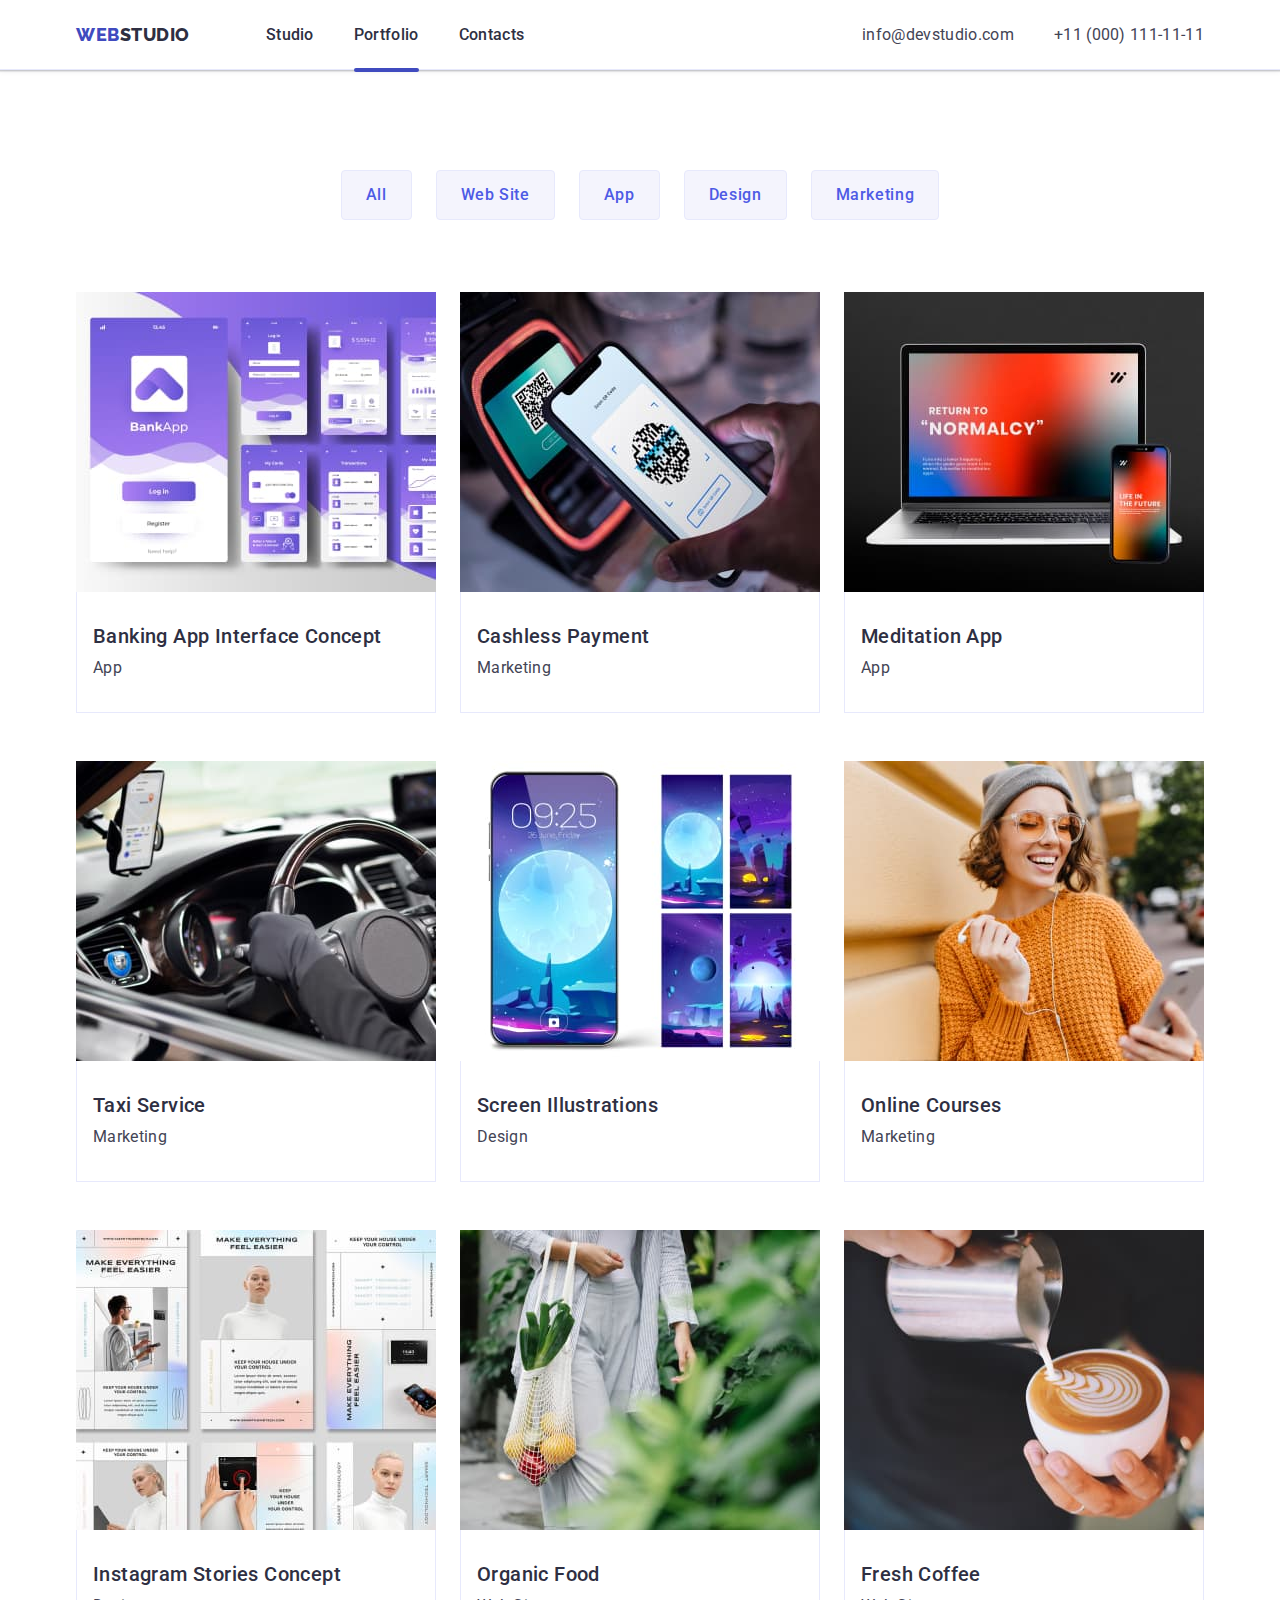
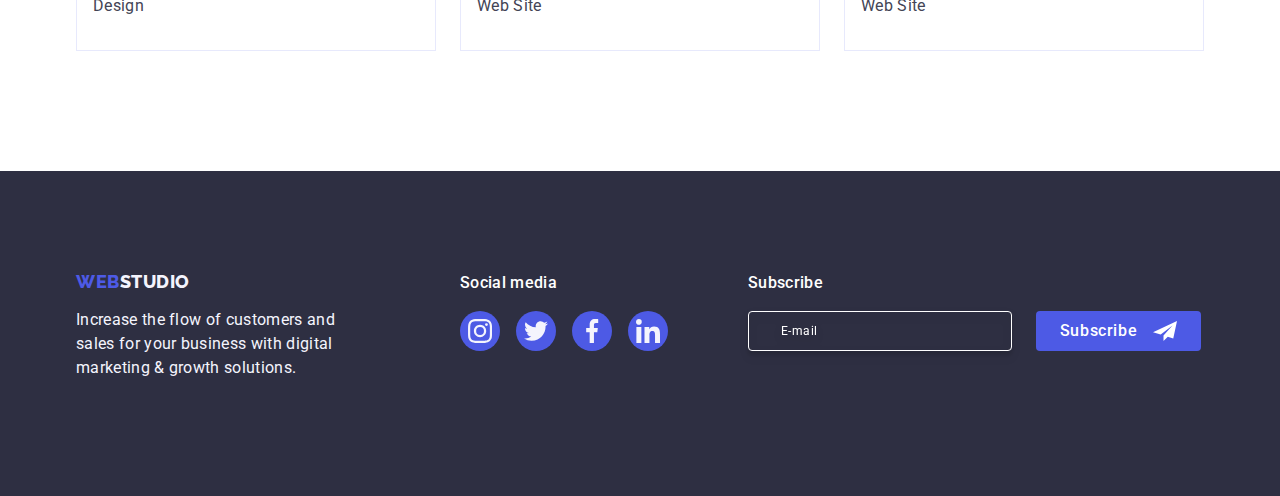
==== portfolio.html @ 42a16c32 "Initial commit" ====
<!DOCTYPE html>
<html lang="en">
  <head>
    <title>Portfolio</title>
    <meta charset="utf-8" />
    <meta name="description" content="Information about the company GoIt" />
    <link
      rel="stylesheet"
      href="https://cdn.jsdelivr.net/npm/modern-normalize@2.0.0/modern-normalize.min.css"
    />
    <link rel="preconnect" href="https://fonts.googleapis.com" />
    <link rel="preconnect" href="https://fonts.gstatic.com" crossorigin />
    <link
      href="https://fonts.googleapis.com/css2?family=Raleway:wght@800&family=Roboto:wght@400;500;700;900&display=swap"
      rel="stylesheet"
    />
    <!--My styles-->
    <link rel="stylesheet" href="./css/styles.css" />
  </head>
  <body>
    <header class="header">
      <div class="header-conteiner container">
        <nav class="header-nav">
          <a class="link-logo link" href="./index.html"
            >Web<span class="logo-studio">Studio</span></a
          >
          <ul class="list">
            <li class="list-item">
              <a class="pages-link link" href="./index.html">Studio</a>
            </li>
            <li class="list-item">
              <a class="pages-link link active" href="./portfolio.html"
                >Portfolio</a
              >
            </li>
            <li class="list-item">
              <a class="pages-link link" href="">Contacts</a>
            </li>
          </ul>
        </nav>
        <address class="header-adress">
          <ul class="list">
            <li class="list-item">
              <a class="adress-link link" href="mailto:info@devstudio.com"
                >info@devstudio.com</a
              >
            </li>
            <li class="list-item">
              <a class="adress-link link" href="tel:+110001111111"
                >+11 (000) 111-11-11</a
              >
            </li>
          </ul>
        </address>
      </div>
    </header>
    <main>
      <!--Filter Btn Active-->
      <section class="filters">
        <div class="container">
          <h1 class="visually-hidden">What are we doing</h1>
          <ul class="button-list list">
            <li>
              <button type="button" class="button-portfolio">All</button>
            </li>
            <li>
              <button type="button" class="button-portfolio">Web Site</button>
            </li>
            <li>
              <button type="button" class="button-portfolio">App</button>
            </li>
            <li>
              <button type="button" class="button-portfolio">Design</button>
            </li>
            <li>
              <button type="button" class="button-portfolio">Marketing</button>
            </li>
          </ul>
          <!--Project Card-->
          <ul class="card-list list">
            <li class="card-images">
              <a class="project-image link" href="./images/Portfolio/img1.jpg">
                <div class="overlay">
                  <img
                    class="images-portfolio"
                    src="./images/Portfolio/img1.jpg"
                    alt="Intarface concept"
                    width="360"
                  />
                  <p class="overlay-text">
                    14 Stylish and User-Friendly App Design Concepts · Task
                    Manager App · Calorie Tracker App · Exotic Fruit Ecommerce
                    App · Cloud Storage App
                  </p>
                </div>
              </a>
              <div class="card-name">
                <h2 class="card-title">Banking App Interface Concept</h2>
                <p class="card-text">App</p>
              </div>
            </li>
            <li class="card-images">
              <a class="project-image link" href="./images/Portfolio/img2.jpg">
                <div class="overlay">
                  <img
                    class="image-portfolio"
                    src="./images/Portfolio/img2.jpg"
                    alt="Cashless peiment"
                    width="360"
                  />
                  <p class="overlay-text">
                    14 Stylish and User-Friendly App Design Concepts · Task
                    Manager App · Calorie Tracker App · Exotic Fruit Ecommerce
                    App · Cloud Storage App
                  </p>
                </div>
              </a>
              <div class="card-name">
                <h2 class="card-title">Cashless Payment</h2>
                <p class="card-text">Marketing</p>
              </div>
            </li>
            <li class="card-images">
              <a class="project-image link" href="./images/Portfolio/img3.jpg">
                <div class="overlay">
                  <img
                    class="image-portfolio"
                    src="./images/Portfolio/img3.jpg"
                    alt="Meditation ap"
                    width="360"
                  />
                  <p class="overlay-text">
                    14 Stylish and User-Friendly App Design Concepts · Task
                    Manager App · Calorie Tracker App · Exotic Fruit Ecommerce
                    App · Cloud Storage App
                  </p>
                </div>
              </a>
              <div class="card-name">
                <h2 class="card-title">Meditation App</h2>
                <p class="card-text">App</p>
              </div>
            </li>
            <li class="card-images">
              <a class="project-image link" href="./images/Portfolio/img4.jpg">
                <div class="overlay">
                  <img
                    class="image-portfolio"
                    src="./images/Portfolio/img4.jpg"
                    alt="Taxi Service"
                    width="360"
                  />
                  <p class="overlay-text">
                    14 Stylish and User-Friendly App Design Concepts · Task
                    Manager App · Calorie Tracker App · Exotic Fruit Ecommerce
                    App · Cloud Storage App
                  </p>
                </div>
              </a>
              <div class="card-name">
                <h2 class="card-title">Taxi Service</h2>
                <p class="card-text">Marketing</p>
              </div>
            </li>
            <li class="card-images">
              <a class="project-image link" href="./images/Portfolio/img5.jpg">
                <div class="overlay">
                  <img
                    class="image-portfolio"
                    src="./images/Portfolio/img5.jpg"
                    alt="Screen Illustrations"
                    width="360"
                  />
                  <p class="overlay-text">
                    14 Stylish and User-Friendly App Design Concepts · Task
                    Manager App · Calorie Tracker App · Exotic Fruit Ecommerce
                    App · Cloud Storage App
                  </p>
                </div>
              </a>
              <div class="card-name">
                <h2 class="card-title">Screen Illustrations</h2>
                <p class="card-text">Design</p>
              </div>
            </li>
            <li class="card-images">
              <a class="project-image link" href="./images/Portfolio/img6.jpg">
                <div class="overlay">
                  <img
                    class="image-portfolio"
                    src="./images/Portfolio/img6.jpg"
                    alt="Online Courses"
                    width="360"
                  />
                  <p class="overlay-text">
                    14 Stylish and User-Friendly App Design Concepts · Task
                    Manager App · Calorie Tracker App · Exotic Fruit Ecommerce
                    App · Cloud Storage App
                  </p>
                </div>
              </a>
              <div class="card-name">
                <h2 class="card-title">Online Courses</h2>
                <p class="card-text">Marketing</p>
              </div>
            </li>
            <li class="card-images">
              <a class="project-image link" href="./images/Portfolio/img7.jpg">
                <div class="overlay">
                  <img
                    class="image-portfolio"
                    src="./images/Portfolio/img7.jpg"
                    alt="Instagram Stories Concept"
                    width="360"
                  />
                  <p class="overlay-text">
                    14 Stylish and User-Friendly App Design Concepts · Task
                    Manager App · Calorie Tracker App · Exotic Fruit Ecommerce
                    App · Cloud Storage App
                  </p>
                </div>
              </a>
              <div class="card-name">
                <h2 class="card-title">Instagram Stories Concept</h2>
                <p class="card-text">Design</p>
              </div>
            </li>
            <li class="card-images">
              <a class="project-image link" href="./images/Portfolio/img8.jpg">
                <div class="overlay">
                  <img
                    class="image-portfolio"
                    src="./images/Portfolio/img8.jpg"
                    alt="Organic Food"
                    width="360"
                  />
                  <p class="overlay-text">
                    14 Stylish and User-Friendly App Design Concepts · Task
                    Manager App · Calorie Tracker App · Exotic Fruit Ecommerce
                    App · Cloud Storage App
                  </p>
                </div>
              </a>
              <div class="card-name">
                <h2 class="card-title">Organic Food</h2>
                <p class="card-text">Web Site</p>
              </div>
            </li>
            <li class="card-images">
              <a class="project-image link" href="./images/Portfolio/img9.jpg">
                <div class="overlay">
                  <img
                    class="images-portfolio"
                    src="./images/Portfolio/img9.jpg"
                    alt="Fresh Coffee"
                    width="360"
                  />
                  <p class="overlay-text">
                    14 Stylish and User-Friendly App Design Concepts · Task
                    Manager App · Calorie Tracker App · Exotic Fruit Ecommerce
                    App · Cloud Storage App
                  </p>
                </div>
              </a>
              <div class="card-name">
                <h2 class="card-title">Fresh Coffee</h2>
                <p class="card-text">Web Site</p>
              </div>
            </li>
          </ul>
        </div>
      </section>
    </main>
    <!--Footer-->
    <footer class="footer">
      <div class="footer-conteiner container">
        <div class="description">
          <a class="link-logo-footer link" href="./index.html" aria-label="logo"
            >Web<span class="footer-studio">Studio</span></a
          >
          <p class="footer-description">
            Increase the flow of customers and sales for your business with
            digital marketing & growth solutions.
          </p>
        </div>
        <div class="footer-media">
          <p class="icons-description">Social media</p>
          <ul class="footer-icon-list list">
            <li class="list-item">
              <a class="icon-link" href="" aria-label="instagram"
                ><svg class="chain-icon" width="24" height="24">
                  <use href="./images/icons.svg#instagram"></use>
                </svg>
              </a>
            </li>
            <li class="list-item">
              <a class="icon-link" href="" aria-label="twitter"
                ><svg class="chain-icon" width="24" height="24">
                  <use href="./images/icons.svg#twitter"></use>
                </svg>
              </a>
            </li>
            <li class="list-item">
              <a class="icon-link" href="" aria-label="facebook"
                ><svg class="chain-icon" width="24" height="24">
                  <use href="./images/icons.svg#facebook"></use>
                </svg>
              </a>
            </li>
            <li class="list-item">
              <a class="icon-link" href="" aria-label="linkedin"
                ><svg class="chain-icon" width="24" height="24">
                  <use href="./images/icons.svg#linkedin"></use>
                </svg>
              </a>
            </li>
          </ul>
        </div>
        <div class="footer-subscribe">
          <p class="icons-description">Subscribe</p>
          <form class="footer-form">
            <label class="footer-form-label">
              <input
                class="footer-form-input"
                type="email"
                name="footer-user-email"
                placeholder="E-mail"
              />
            </label>
            <button class="footer-form-button" type="submit">
              Subscribe
              <svg class="footer-form-icon" width="24" height="24">
                <use href="./images/icons.svg#Frame"></use>
              </svg>
            </button>
          </form>
        </div>
      </div>
    </footer>
  </body>
</html>
---- css/styles.css ----
h1,
h2,
h3,
h4,
h5,
h6,
p {
    margin-top: 0;
    margin-bottom: 0;
}

ul,
ol {
    margin-top: 0;
    margin-bottom: 0;
    padding-left: 0;
}

:root {
    --primary-dark-color: #2E2F42;
    --primary-black-color: #434455;
    --primary-blue-color: #4D5AE5;
    --primary-white-color: #FFFFFF;
    --primary-button-color: #404BBF;
    --primary-button-background: #F4F4FD;
    --primary-border-color: #E7E9FC;
    --primary-border-icon-color: #8E8F99;
    --primare-icon-bgcolor: #31D0AA;
}

.container {
    width: 1158px;
    margin-left: auto;
    margin-right: auto;
    padding: 0 15px;
}

.header {
    border-bottom: 1px solid #e7e9fc;
    box-shadow: 0px 2px 1px rgba(46, 47, 66, 0.08), 0px 1px 1px rgba(46, 47, 66, 0.16), 0px 1px 6px rgba(46, 47, 66, 0.08);
}

img {
    display: block;
}

.visually-hidden {
    position: absolute;
    width: 1px;
    height: 1px;
    margin: -1px;
    border: 0;
    padding: 0;
    white-space: nowrap;
    clip-path: inset(100%);
    clip: rect(0 0 0 0);
    overflow: hidden;
}

.header-conteiner {
    display: flex;
    align-items: center;
    justify-content: space-between;
}

.header-nav {
    display: flex;
    align-items: center;
}

.header-nav .list {
    display: flex;
    align-items: center;
    gap: 40px;
}

.header-nav .list .list-item {
    transition: color 250ms cubic-bezier(0.4, 0, 0.2, 1);
}

.header-nav .link-logo {
    font-family: 'Raleway', sans-serif;
    font-weight: 800;
    font-size: 18px;
    line-height: 1.17;
    letter-spacing: 0.03em;
    text-transform: uppercase;
    text-decoration: none;
    list-style: none;
    color: var(--primary-button-color);
    margin-right: 76px;
    padding: 24px 0;
    transition: color 250ms cubic-bezier(0.4, 0, 0.2, 1);
}

.header-nav .list-item .active::after {
    content: '';
    display: block;
    width: 100%;
    height: 4px;
    color: var(--primary-button-color);
    background-color: var(--primary-button-color);
    border-radius: 2px;
    position: absolute;
    bottom: -4px;
    left: 0;
}

.list {
    list-style: none;
}

.link-logo:hover,
.link-logo:focus {
    color: var(--primary-button-color);
}

.logo-studio {
    color: var(--primary-dark-color);
}

.header-adress .list {
    display: flex;
    align-items: center;
    gap: 40px;
}

.header-adress {
    font-style: normal;
}

.pages-link {
    font-weight: 500;
    font-size: 16px;
    letter-spacing: 0.02em;
    color: var(--primary-dark-color);
    text-decoration: none;
    line-height: 1.5;
    padding: 24px 0;
    position: relative;
    transition: color 250ms cubic-bezier(0.4, 0, 0.2, 1);

}

.link {
    text-decoration: none;
}

.pages-link:hover,
.pages-link:focus {
    color: #404bbf;
    transition: color 250ms cubic-bezier(0.4, 0, 0.2, 1);
}

.adress-link {
    font-weight: 400;
    font-size: 16px;
    line-height: 1.5;
    letter-spacing: 0.02em;
    color: var(--primary-black-color);
    font-style: normal;
    text-decoration: none;
    transition: color 250ms cubic-bezier(0.4, 0, 0.2, 1)
}

.adress-link:hover,
.adress-link:focus {
    color: var(--primary-button-color);
    transition: cubic-bezier(0.4, 0, 0.2, 1);
    transition-duration: 250ms;
    transition-timing-function: ease-in-out;
    transition-delay: 0;
}

body {
    font-family: 'Roboto', sans-serif;
    color: #434455;
    text-decoration: none;
    background-color: #FFFFFF;
}

.hero-section {
    background-color: var(--primary-dark-color);
    text-align: center;
    padding: 188px 0 188px;
    text-align: center;
    padding: 188px 0 188px;
    background-image: linear-gradient(to bottom, rgba(46, 47, 66, 0.70), rgba(46, 47, 66, 0.70)),
        url(../images/office.jpg);
    box-shadow: 0px 0px 12px 0px rgba(0, 0, 0, 0.05) inset;
    max-width: 1440px;
    background-repeat: no-repeat;
    background-position: center center;
    background-size: cover;
    display: flex;
    margin: 0 auto;

}

.hero-section-title {
    font-family: 'Roboto';
    font-style: normal;
    font-weight: 700;
    font-size: 56px;
    line-height: 1.07;
    letter-spacing: 0.02em;
    color: var(--primary-white-color);
    text-align: center;
    margin: 0 auto;
    display: flex;
    max-width: 496px;
}

.hero-button {
    background-color: var(--primary-blue-color);
    cursor: pointer;
    font-family: "Roboto", sans-serif;
    font-weight: 500;
    font-size: 16px;
    line-height: 1.5;
    letter-spacing: 0.04em;
    color: var(--primary-white-color);
    padding: 16px 32px;
    border-bottom: 2px solid black;
    border-radius: 4px;
    border: none;
    margin: 0 auto;
    display: block;
    margin-top: 48px;
    min-width: 169px;
    transition: background-color 250ms cubic-bezier(0.4, 0, 0.2, 1);
}

.hero-button:hover,
.hero-button:focus {
    background-color: var(--primary-button-color);
    transition: color 250ms cubic-bezier(0.4, 0, 0.2, 1);
}

.features-section {
    padding: 120px 0;
}

.features-section-title {
    font-weight: 500;
    font-size: 20px;
    line-height: 1.2;
    letter-spacing: 0.02em;
    color: var(--primary-dark-color);
}

.features-section .list {
    display: flex;
    margin: 0 auto;
    gap: 24px;
}

.features-section .list .list-item {
    width: calc((100% - 72px) / 4);
}

.features-section-title {
    margin-bottom: 8px;
}

.features-description {
    font-weight: 400;
    font-size: 16px;
    line-height: 1.5;
    letter-spacing: 0.02em;
    color: var(--primary-black-color);
}

.features-section-icon {
    background-color: var(--primary-button-background);
    width: 264px;
    height: 112px;
    display: flex;
    justify-content: center;
    align-items: center;
    height: 112px;
    border-radius: 4px;
    margin-bottom: 8px;

}

.doing-section {
    padding-bottom: 120px;
}

.doing-section .list {
    display: flex;
    gap: 24px;
}

.section-title {
    font-weight: 700;
    font-size: 36px;
    line-height: 1.11;
    letter-spacing: 0.02em;
    text-transform: capitalize;
    color: var(--primary-dark-color);
    text-align: center;
    margin-bottom: 72px;
}

.doing-section .list-item {
    background-color: var(--primary-white-color);
    width: calc((100% - 48px) / 3);
}

.team-section {
    background-color: var(--primary-button-background);
    padding: 120px 0;
}

.team-conteiner .list {
    display: flex;
    justify-content: space-between;
    gap: 24px;
}

.team-conteiner .section-title {
    margin-bottom: 72px;
}

.team-section-title {
    font-weight: 500;
    font-size: 20px;
    line-height: 1.2;
    color: var(--primary-dark-color);
    letter-spacing: 0.02em;
    text-align: center;
    margin-bottom: 8px;
}

.team-section .list-item {
    width: calc((100% - 72px) / 4);


}

.employee-name {
    padding: 32px 0;
    background-color: var(--primary-white-color);
    position: relative;
}

.employee-name .list {
    display: flex;
    justify-content: center;
    gap: 24px;
    margin-top: 8px;
}

.employee-name .list-item {
    width: 40px;
    height: 40px;
}

.team-icon {
    width: 100%;
    height: 100%;
    background-color: var(--primary-blue-color);
    border-radius: 50%;
    display: flex;
    align-items: center;
    justify-content: center;
}

.team-icon:hover,
.team-icon:focus {
    background-color: var(--primary-button-color);
    transition: background-color 250ms cubic-bezier(0.4, 0, 0.2, 1);
}

.chain-icon {
    fill: var(--primary-button-background);
}

.team-description {
    font-weight: 400;
    font-size: 16px;
    line-height: 1.5;
    color: var(--primary-black-color);
    letter-spacing: 0.02em;
    text-align: center;
}

.customers-section {
    background-color: var(--primary-white-color);
    padding: 120px 0;
}

.customers-section-title {
    font-size: 36px;
    line-height: 1.11;
    color: var(--primary-dark-color);
    margin-bottom: 72px;
    font-weight: 700;
    letter-spacing: 0.02em;
    text-transform: capitalize;
    text-align: center;

}

.customers-section .list {
    display: flex;
    justify-content: space-between;
    gap: 24px;

}

.customers-section .list-item {
    width: calc((100% - 120px) / 6);
    display: flex;
    margin: 0 auto;
    height: 88px;

}

.customers-icon:hover .customers-networks-icon {
    fill: var(--primary-button-color);
    transition: border-color 250ms cubic-bezier(0.4, 0, 0.2, 1), color 250ms cubic-bezier(0.4, 0, 0.2, 1);
}

.customers-icon:hover,
.customers-icon:focus {
    border-color: var(--primary-button-color);
    color: var(--primary-button-color);
    transition: border-color 250ms cubic-bezier(0.4, 0, 0.2, 1), color 250ms cubic-bezier(0.4, 0, 0.2, 1);
}

.customers-icon {
    border-radius: 4px;
    fill: var(--primary-border-icon-color);
    width: 100%;
    height: 100%;
    border: 1px solid var(--primary-border-icon-color);
    display: flex;
    align-items: center;
    justify-content: center;
    color: var(--primary-border-icon-color);
}

.customers-networks-icon {
    fill: currentColor;
}

.footer {
    background-color: var(--primary-dark-color);
    padding-top: 100px;
    padding-bottom: 100px;
}

.footer-studio {
    color: #f4f4fd;
    display: inline-block;
}

.link-logo-footer {
    color: var(--primary-blue-color);
    display: inline-block;
    margin-bottom: 16px;
    font-family: 'Raleway', sans-serif;
    font-weight: 800;
    font-size: 18px;
    line-height: 1.17;
    letter-spacing: 0.03em;
    text-transform: uppercase;
    text-decoration: none;
    list-style: none;

}

.link-logo-footer:hover,
.link-logo-footer:focus {
    color: var(--primary-button-color);
    transition: cubic-bezier(0.4, 0, 0.2, 1);
    transition-duration: 250ms;
    transition-timing-function: ease-in-out;
    transition-delay: 0;
}

.footer-description {
    font-weight: 400;
    font-size: 16px;
    line-height: 1.5;
    letter-spacing: 0.02em;
    color: var(--primary-button-background);
    background-color: var(--primary-dark-color);
    width: 264px;
    margin-bottom: 16px;

}

.description {
    margin-right: 120px;
}

.icons-description {
    font-weight: 500;
    font-size: 16px;
    line-height: 1.5;
    letter-spacing: 0.02em;
    color: var(--primary-white-color);
    margin-bottom: 16px;
}

.footer-conteiner {
    display: flex;
    align-items: baseline;
}

.footer-icon-list {
    display: flex;
    gap: 16px;
}

.footer-icon-list .list-item {
    width: 40px;
    height: 40px;
}

.footer-subscribe {
    margin-left: 80px;
}

.footer-form{
    display: flex;
    gap: 24px;
}

.footer-form-input{
    width: 264px;
    height: 40px;
    border-radius: 4px;
    border: 1px solid var(--primary-white-color);
    box-shadow: 0px 4px 4px 0px rgba(0, 0, 0, 0.15);
    background-color: var(--primary-dark-color);
    color: var(--primary-white-color);
    background-color: transparent;
    font-size: 12px;
    line-height: 1.5;
    letter-spacing: 0.04em;
    padding-left: 16px;
    filter: drop-shadow(0px 4px 4px rgba(0, 0, 0, 0.15));
}

.footer-form-input::placeholder{
    color: var(--primary-white-color);
    font-size: 12px;
    font-weight: 400;
    line-height: 24px;
    letter-spacing: 0.48px;
    padding: 8px 16px;

}

.footer-form-button{
    min-width: 165px;
    height: 40px;
    display: flex;
    justify-content: center;
    align-items: center;
    font-size: 16px;
    font-weight: 500;
    line-height: 1.5;
    letter-spacing: 0.04em;
    color: var(--primary-white-color);
    cursor: pointer;
    background-color: var(--primary-blue-color);
    border: none;
    border-radius: 4px;
}

.footer-form-icon{
    margin-left: 16px;
    fill: var(--primary-white-color);
    background-color: var(--primary-blue-color);
    
}

.icon-link {
    width: 100%;
    height: 100%;
    background-color: var(--primary-blue-color);
    border-radius: 50%;
    display: flex;
    align-items: center;
    justify-content: center;
    transition: background-color 250ms cubic-bezier(0.4, 0, 0.2, 1);

}

.icon-link:hover,
.icon-link:focus {
    background-color: var(--primare-icon-bgcolor);

}

.footer-media {
    display: flex;
    flex-direction: column;
}


.button-portfolio {
    font-weight: 500;
    font-size: 16px;
    line-height: 1.5;
    letter-spacing: 0.04em;
    color: var(--primary-blue-color);
    background-color: var(--primary-button-background);
    cursor: pointer;
    font-family: "Roboto", sans-serif;
    border: 1px solid #e7e9fc;
    padding: 12px 24px;
    border-radius: 4px;
    transition: color 250ms cubic-bezier(0.4, 0, 0.2, 1),
        background-color 250ms cubic-bezier(0.4, 0, 0.2, 1),
        border-color 250ms cubic-bezier(0.4, 0, 0.2, 1),
        box-shadow 250ms cubic-bezier(0.4, 0, 0.2, 1);
}

.button-portfolio:hover,
.button-portfolio:focus {
    color: var(--primary-white-color);
    background-color: var(--primary-button-color);
}

.button-list {
    display: flex;
    justify-content: center;
    margin-bottom: 72px;
    gap: 24px;
    margin-top: 100px;
}

.button-portfolio:hover,
.button-portfolio:focus {
    box-shadow: 0px 3px 1px rgba(0, 0, 0, 0.1), 0px 2px 1px rgba(0, 0, 0, 0.08), 0px 2px 2px rgba(0, 0, 0, 0.12);

}

.button-list .button-portfolio:hover,
.button-list .button-portfolio:focus {
    border: 1px solid transparent;

}

.card-images:hover .overlay-text,
.card-images:focus .overlay-text {
    transform: translateY(0%);
    transition: cubic-bezier(0.4, 0, 0.2, 1);
    transition-duration: 250ms;
    transition-timing-function: ease-in-out;
    transition-delay: 0;
}

.card-title {
    font-weight: 500;
    font-size: 20px;
    line-height: 1.2;
    letter-spacing: 0.02em;
    color: var(--primary-dark-color);
    margin-bottom: 8px;

}

.card-list {
    margin-top: 72px;
    display: flex;
    flex-wrap: wrap;
    justify-content: space-between;
    column-gap: 24px;
    row-gap: 48px;
    margin-bottom: 120px;
}

.card-text {
    font-weight: 400;
    font-size: 16px;
    line-height: 1.5;
    letter-spacing: 0.02em;
    color: var(--primary-black-color);

}

.card-name {
    padding: 32px 16px;
    border: 1px solid #e7e9fc;
    border-top: none;
}

.project-image {
    display: block;
    transition: box-shadow 250ms cubic-bezier(0.4, 0, 0.2, 1);
}

.project-image:hover,
.project-image:focus {
    box-shadow: 0px 1px 6px rgba(46, 47, 66, 0.08), 0px 1px 1px rgba(46, 47, 66, 0.16), 0px 2px 1px rgba(46, 47, 66, 0.08);
}

.project-image:hover .overlay-text {
    transform: translateY(0%);
}

.project-image:focus .overlay-text {
    transform: translateY(0%);
}

.overlay {
    position: relative;
    overflow: hidden;
}

.overlay-text {
    color: var(--primary-button-background);
    font-size: 16px;
    font-family: Roboto;
    line-height: 1.5;
    letter-spacing: 0.02em;
    position: absolute;
    top: 0;
    padding: 40px 32px;
    background-color: var(--primary-blue-color);
    width: 100%;
    height: 100%;
    transform: translateY(100%);
    transition: transform 250ms cubic-bezier(0.4, 0, 0.2, 1);

}

.backdrop {
    position: fixed;
    top: 0;
    left: 0;
    width: 100%;
    height: 100%;
    background-color: rgba(46, 47, 66, 0.4);
    transition: opacity 250ms cubic-bezier(0.4, 0, 0.2, 1), visibility 250ms cubic-bezier(0.4, 0, 0.2, 1);
}

.backdrop.is-hidden {
    opacity: 0;
    pointer-events: none;
    visibility: hidden;
}

.modal {
    width: 408px;
    min-height: 584px;
    background-color: #FCFCFC;
    border-radius: 4px;
    box-shadow: 0px 2px 1px 0px rgba(0, 0, 0, 0.20), 0px 1px 3px 0px rgba(0, 0, 0, 0.12), 0px 1px 1px 0px rgba(0, 0, 0, 0.14);
    position: absolute;
    top: 50%;
    left: 50%;
    transform: translateX(-50%) translateY(-50%);
    transition-duration: 2s;
    transition-delay: 400ms;
    transition-timing-function: linear;
    transition: transform 250ms cubic-bezier(0.4, 0, 0.2, 1);
    padding: 72px 24px 24px 24px;
}

.modal-btn {
    position: absolute;
    top: 24px;
    right: 24px;
    background-color: transparent;
    width: 24px;
    height: 24px;
    border: 1px solid rgba(0, 0, 0, 0.1);
    border-radius: 50%;
    background-color: var(--primary-border-color);
    padding: 0;
    cursor: pointer;
    display: flex;
    justify-content: center;
    align-items: center;
    transition: background-color 250ms cubic-bezier(0.4, 0, 0.2, 1), border 250ms cubic-bezier(0.4, 0, 0.2, 1);
}

.modal-btn:hover,
.modal-btn:focus {
    background-color: var(--primary-button-color);
    border: none;
}

.modal-btn:hover,
.modal-btn:focus .modal-icon {
    fill: var(--primary-white-color);

}

.modal-icon {
    transition: fill 250ms cubic-bezier(0.4, 0, 0.2, 1);
}

.form-title{
    display: block;
    margin-bottom: 16px;
    width: 360px;
    height: 24px;
    color: var(--primary-dark-color);
    text-align: center;
    font-size: 16px;
    font-weight: 500;
    line-height: 24px;
    letter-spacing: 0.32px;
}

.modal-form-field{
    font-size: 12px;
    line-height: 1.17;
    letter-spacing: 0.04em;
    color: var(--primary-border-icon-color);
    display: block;
    margin-bottom: 4px;
}

.label-conteiner{
    position: relative;
}

.modal-form-container{
    margin-bottom: 8px;
}

.modal-form-container
.modal-form-field {
    display: block;
}
.modal-form-label{
    display: block;
    margin-bottom: 4px;
    color: var(--primary-border-icon-color);
    font-size: 12px;
    font-weight: 400;
    line-height: 14px;
    letter-spacing: 0.48px;
    
} 
.modal-form-input{
    width: 100%;
    height: 40px;
    padding: 11px 38px;
    border-radius: 4px;
    background-color: transparent;
    border: 1px solid rgba(46, 47, 66, 0.4);
    font-size: 18px;
    outline: transparent;
    transition: border-color;
    transition: border-color 250ms cubic-bezier(0.4, 0, 0.2, 1);
    
}
.modal-form-input:focus{
border-color: var(--primary-blue-color);
}

.modal-form-icon{
    fill: var(--primary-dark-color);
    position: absolute;
    bottom: 8px;
    left: 16px; 
    top: 50%;
    transform: translateY(-50%);
    transition: fill 250ms cubic-bezier(0.4, 0, 0.2, 1);
}

.modal-form-input:focus+.modal-form-icon{
    fill: var(--primary-blue-color);
}

.modal-form-comment{
    width: 100%;
    height: 120px;
    font-size: 12px;
    line-height: 1.17;
    letter-spacing: 0.04em;
    color: rgba(46, 47, 66, 0.4);
    border-radius: 4px;
    border: 1px solid rgba(46, 47, 66, 0.4);
    background-color: transparent;
    padding: 8px 16px;
    resize: none;
    outline: transparent;
    transition: border-color 250ms cubic-bezier(0.4, 0, 0.2, 1);
}

.textarea{
    margin-bottom: 16px;
}

.modal-form-comment:focus {
    border-color: var(--primary-blue-color);
}

.modal-form-comment::placeholder{
    color: var(--primary-border-icon-color);
    font-size: 12px;
    letter-spacing: 0.48px;
}

.modal-form-egreement-conteiner{
    margin-bottom: 24px;
    display: flex;
    align-items: center;
    gap: 8px;
}


.modal-form-egreement-description{
    color: var(--primary-border-icon-color);
    font-size: 12px;
    font-weight: 400;
    line-height: 1.17;
    letter-spacing: 0.04em;
    user-select: none;
}

.modal-form-custome-checkbox{
    width: 16px;
    height: 16px;
    border-radius: 2px;
    border: 1px solid rgba(46, 47, 66, 0.4);
    display: inline-flex;
    align-items: center;
    justify-content: center;
    fill: transparent;
    transition: background-color 250ms cubic-bezier(0.4, 0, 0.2, 1),
        border 250ms cubic-bezier(0.4, 0, 0.2, 1),
        fill 250ms cubic-bezier(0.4, 0, 0.2, 1);
}

.modai-form-checkbox-icon{
    opacity: 0;
}

.modal-form-checkbox:checked + .modal-form-egreement-description .modal-form-custome-checkbox{
fill: var(--primary-button-background);
background-color: var(--primary-button-color);
border: none;
}

.modal-form-checkbox:checked +  .modal-form-egreement-description .modal-form-custome-checkbox > .modai-form-checkbox-icon{
    opacity: 1;
}

.modal-form-link{
    color: var(--primary-blue-color);
}

.modal-form-button{
    min-width: 169px;
    height: 56px;
    border-radius: 4px;
    font-weight: 500;
    line-height: 1.5;
    letter-spacing: 0.04em;
    background-color: var(--primary-blue-color);
    border:none;
    cursor: pointer;
    color: var(--primary-white-color);
    padding: 16px 32px;
    display: block;
    margin: 0 auto;
    transition: background-color 250ms cubic-bezier(0.4, 0, 0.2, 1);
}
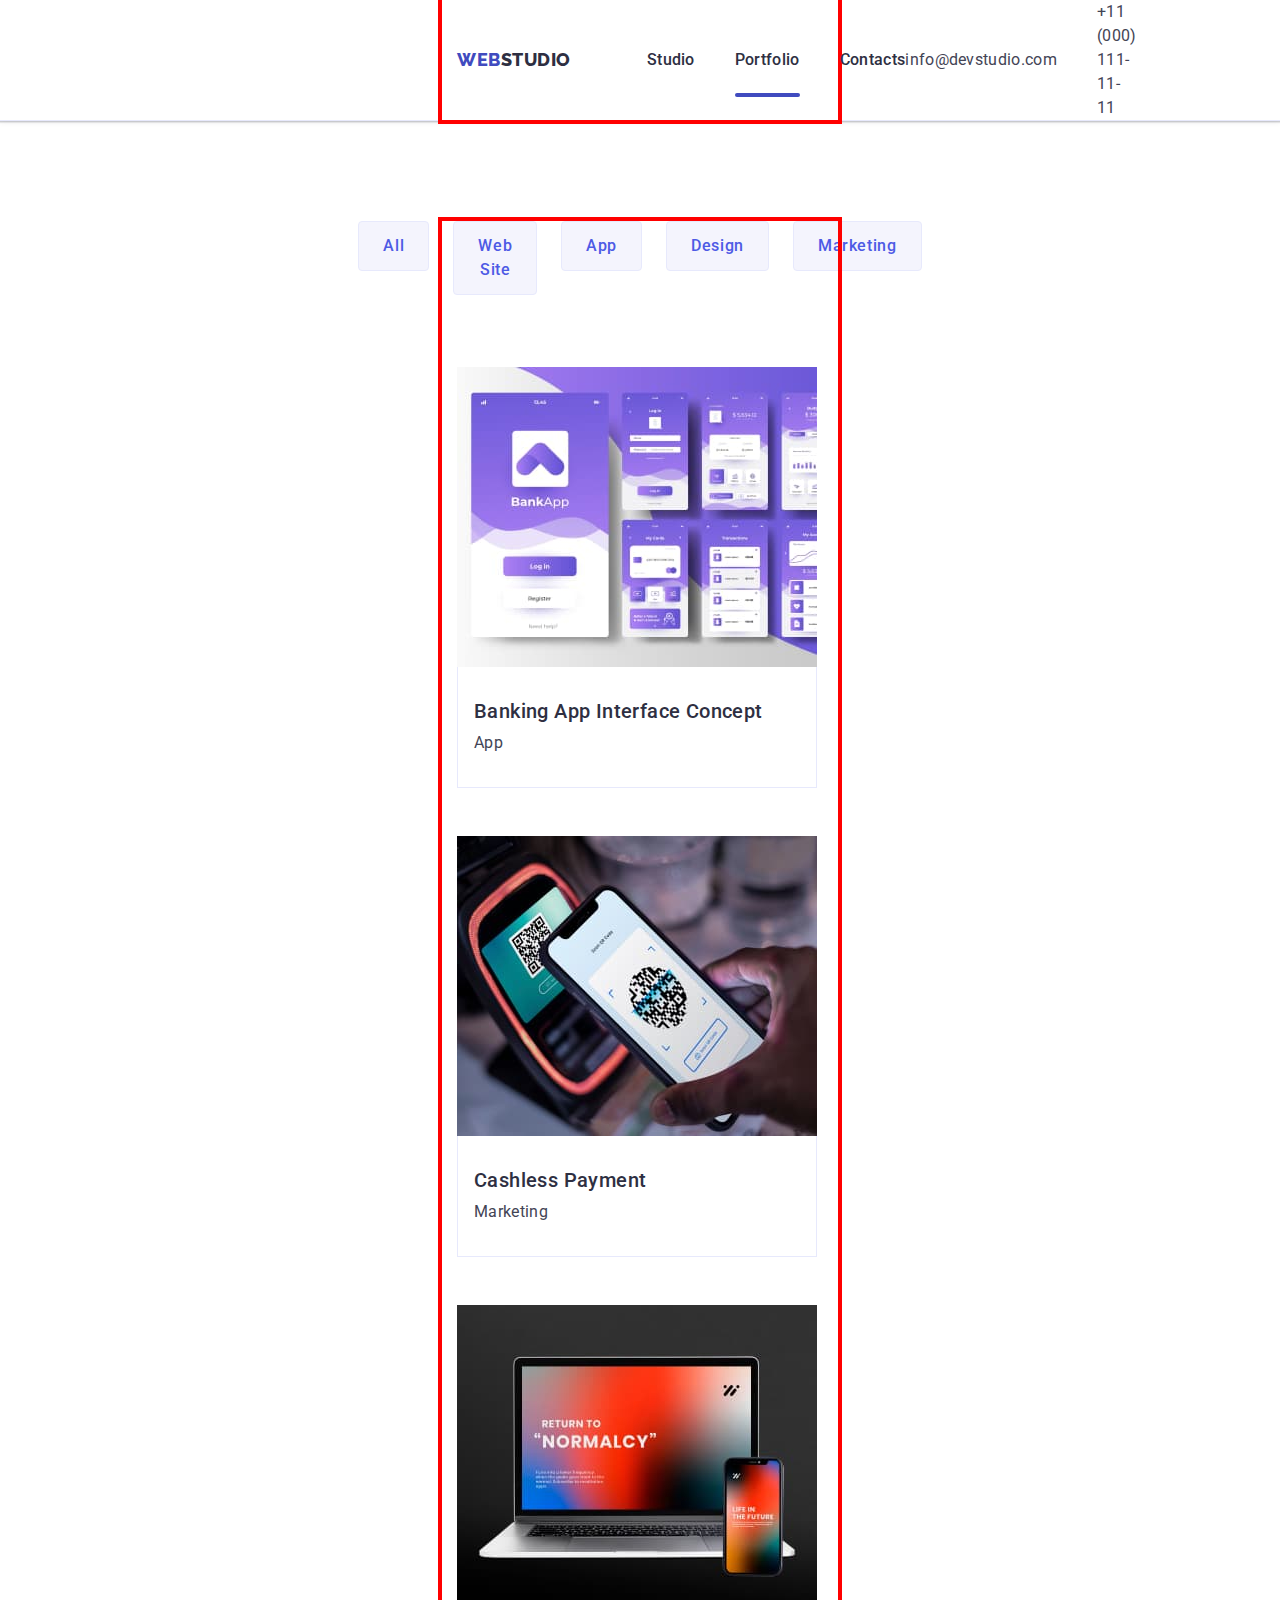
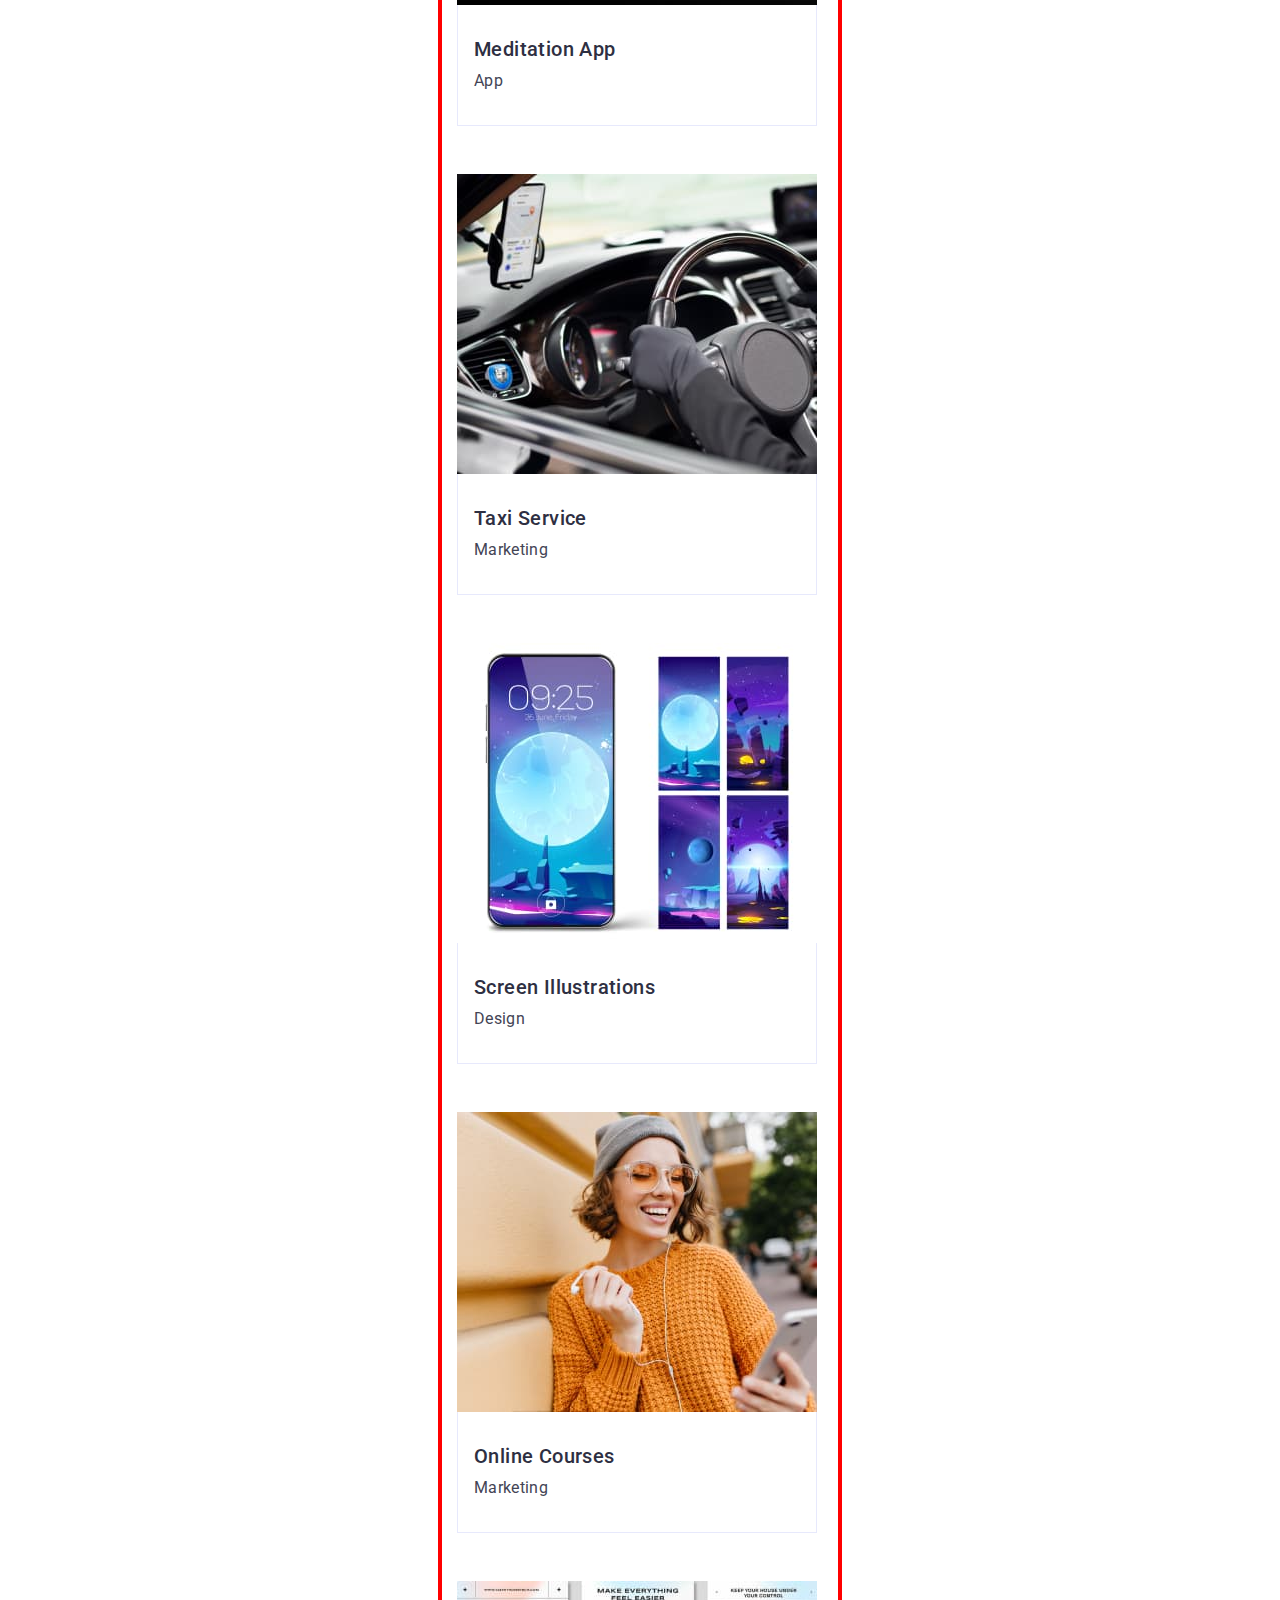
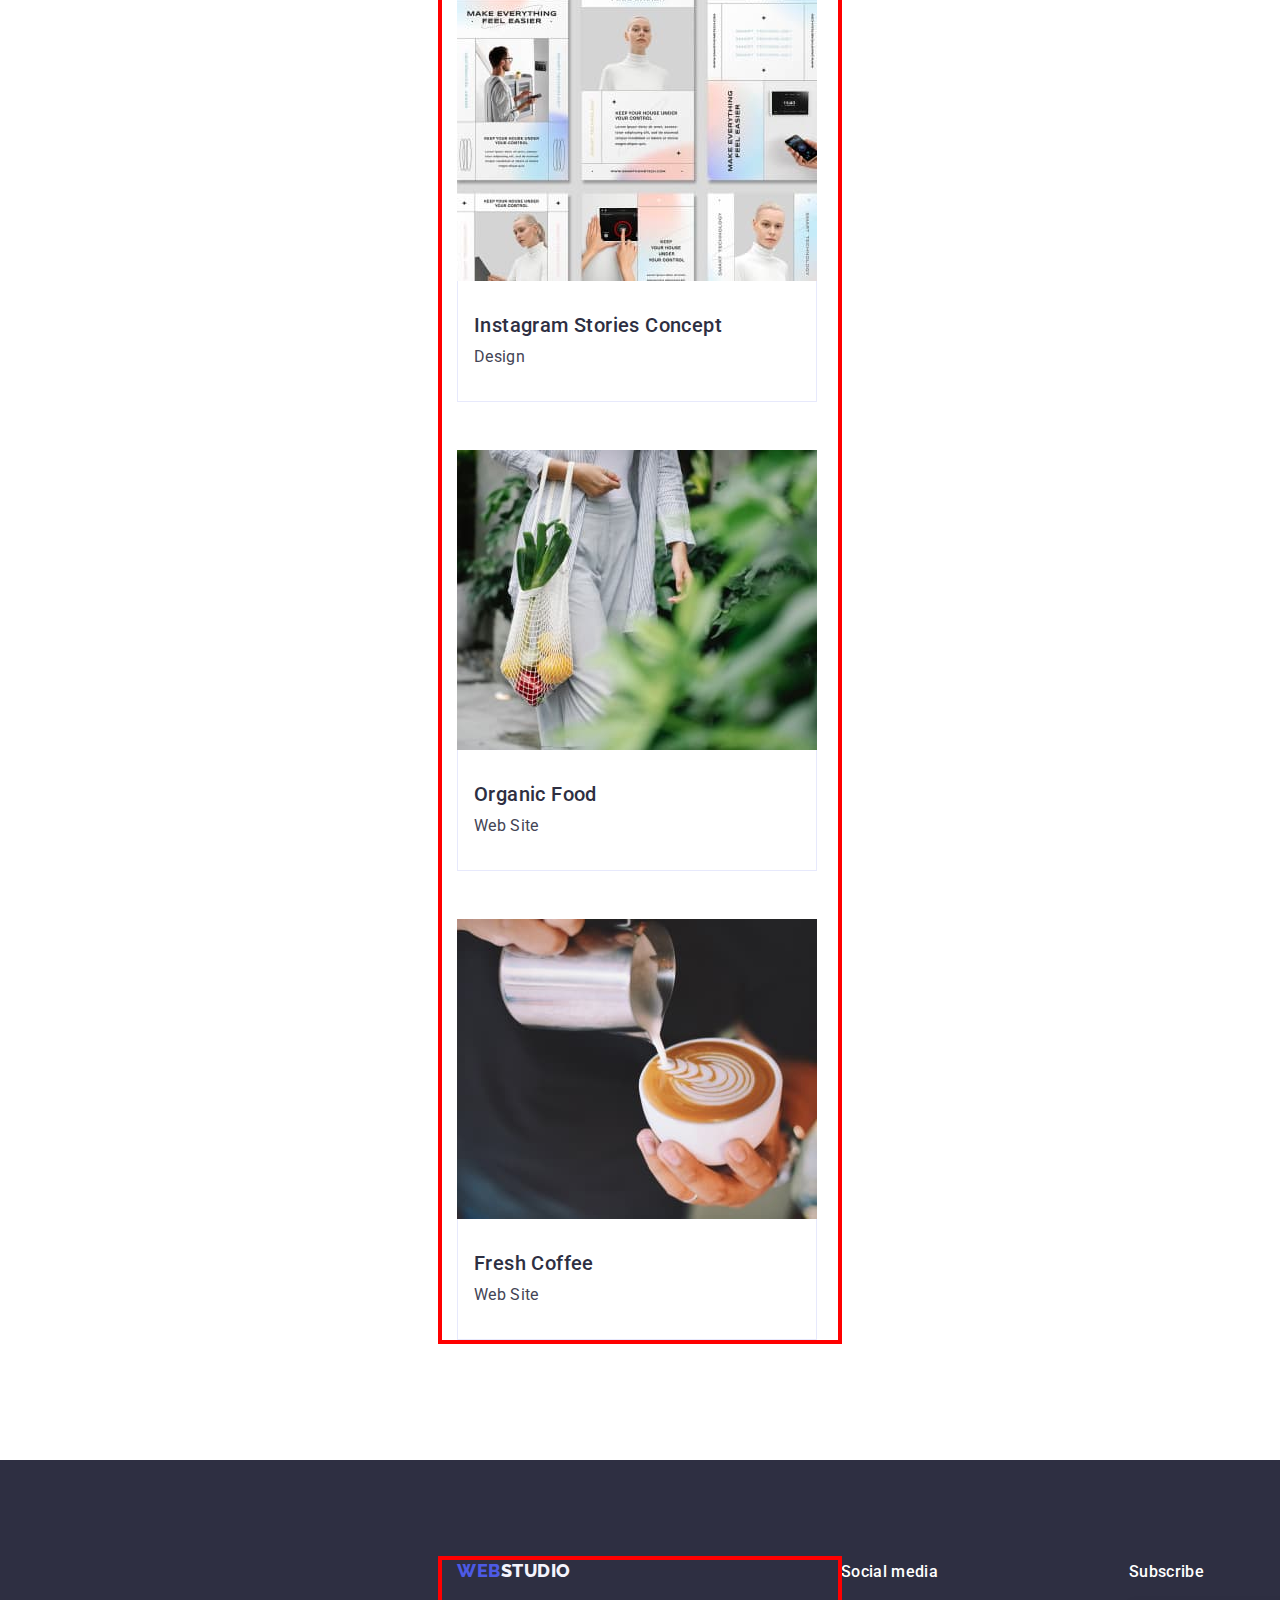
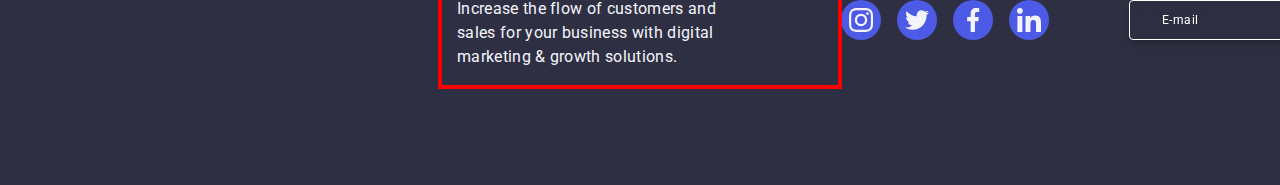
==== commit 831e4701: "HW1" ====
--- a/portfolio.html
+++ b/portfolio.html
@@ -2,6 +2,7 @@
 <html lang="en">
   <head>
     <title>Portfolio</title>
+    <meta name="viewport" content="width=device-width, initial-scale=1" />
     <meta charset="utf-8" />
     <meta name="description" content="Information about the company GoIt" />
     <link
--- a/css/styles.css
+++ b/css/styles.css
@@ -28,12 +28,35 @@
     --primare-icon-bgcolor: #31D0AA;
 }
 
+
 .container {
-    width: 1158px;
+   min-width: 320px;
+   width: 396px;
+   margin-left: auto;
+    margin-right: auto;
+    padding-left: 16px;
+    padding-right: 16px;
+    outline:4px solid red;
+}
+
+@media screen and (min-width:768px){
+    .container{
+        padding: 0;
+        max-width: 768px;
+    }
+}
+
+@media screen and (min-width: 1200px){
+    .container{
+    max-width: 1158px;
     margin-left: auto;
     margin-right: auto;
     padding: 0 15px;
-}
+    outline: 4px solit black;
+    }
+}
+
+
 
 .header {
     border-bottom: 1px solid #e7e9fc;
@@ -238,7 +261,23 @@
 }
 
 .features-section {
+    min-width: 320px;
+    width: 368px;
+    padding: 96px 22px;
+    
+}
+@media screen and (min-width:768px) {
+    .features-section{
+   
+    }
+    
+}
+
+@media screen and (min-width: 1200px){
+    .features-section{
     padding: 120px 0;
+
+    }
 }
 
 .features-section-title {
@@ -247,21 +286,44 @@
     line-height: 1.2;
     letter-spacing: 0.02em;
     color: var(--primary-dark-color);
+    margin-bottom: 8px;
 }
 
 .features-section .list {
-    display: flex;
+    
+}
+
+@media only screen and (max-width:767){
+.features-section .list:not(:last-child){
+    margin-bottom: 72px;
+}
+}
+
+
+@media screen and (min-width:768) {
+.features-section .list {
+    display: flex ;
+    flex-wrap:wrap;
+    flex-basis: calc((100%-24px)/2);
+    grid-row: 24px;
+    grid-column: 72px;
+
+    }
+    
+}
+
+@media screen and (min-width:1200){
+    .features-section .list{
     margin: 0 auto;
     gap: 24px;
-}
+    }
+}
+
 
 .features-section .list .list-item {
     width: calc((100% - 72px) / 4);
 }
 
-.features-section-title {
-    margin-bottom: 8px;
-}
 
 .features-description {
     font-weight: 400;
@@ -282,6 +344,12 @@
     border-radius: 4px;
     margin-bottom: 8px;
 
+}
+
+@media only screen and (min-width:1200){
+    .features-section-icon{
+        display: none;
+    }
 }
 
 .doing-section {
@@ -969,4 +1037,5 @@
     display: block;
     margin: 0 auto;
     transition: background-color 250ms cubic-bezier(0.4, 0, 0.2, 1);
-}+}
+
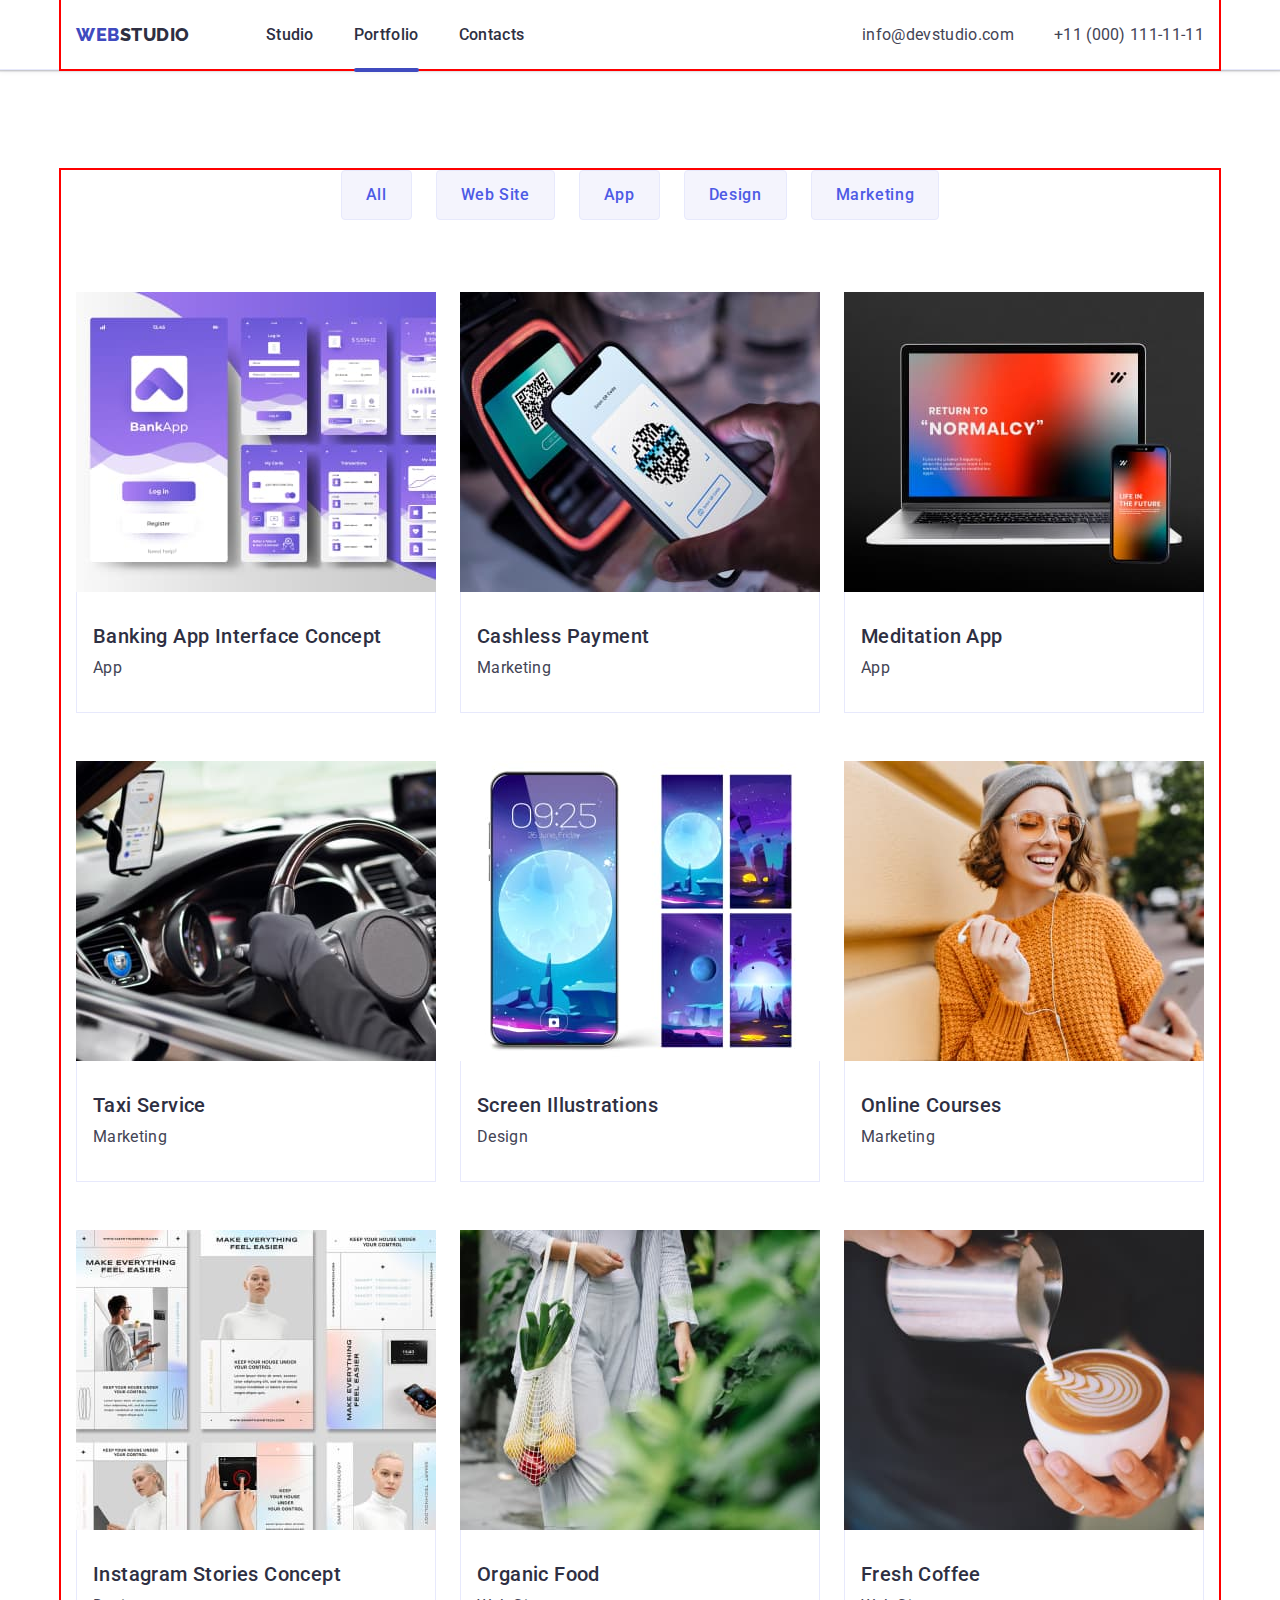
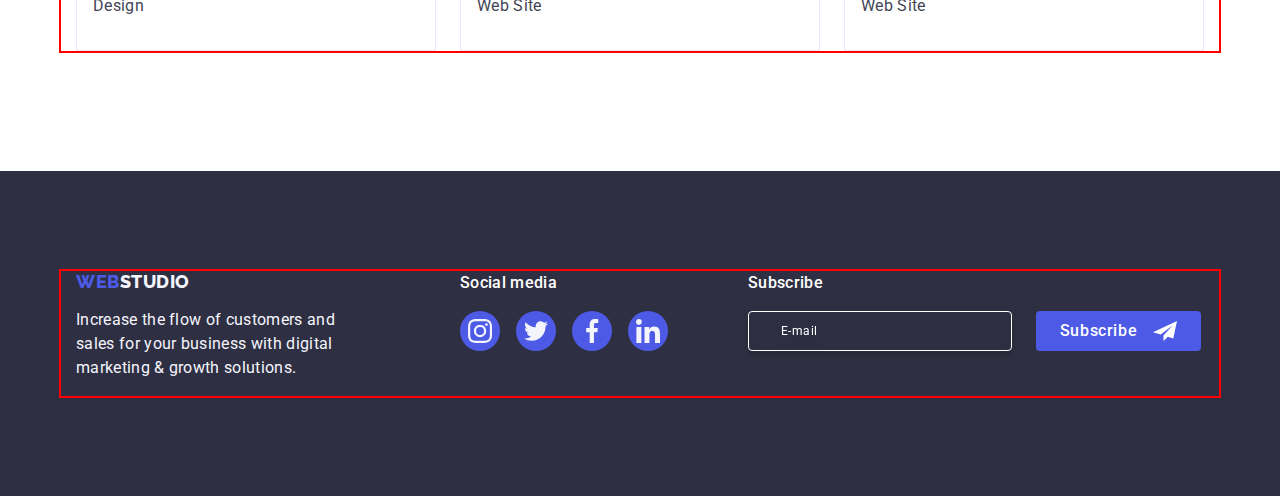
==== commit 318be98e: "HW3" ====
--- a/portfolio.html
+++ b/portfolio.html
@@ -2,8 +2,8 @@
 <html lang="en">
   <head>
     <title>Portfolio</title>
+    <meta charset="utf-8" />
     <meta name="viewport" content="width=device-width, initial-scale=1" />
-    <meta charset="utf-8" />
     <meta name="description" content="Information about the company GoIt" />
     <link
       rel="stylesheet"
--- a/css/styles.css
+++ b/css/styles.css
@@ -28,43 +28,32 @@
     --primare-icon-bgcolor: #31D0AA;
 }
 
-
+/*For mobile*/
 .container {
-   min-width: 320px;
-   width: 396px;
-   margin-left: auto;
-    margin-right: auto;
-    padding-left: 16px;
-    padding-right: 16px;
-    outline:4px solid red;
-}
-
-@media screen and (min-width:768px){
-    .container{
-        padding: 0;
-        max-width: 768px;
-    }
-}
-
-@media screen and (min-width: 1200px){
-    .container{
-    max-width: 1158px;
+    min-width: 320px;
+    max-width: 408px;
     margin-left: auto;
     margin-right: auto;
-    padding: 0 15px;
-    outline: 4px solit black;
-    }
-}
-
-
-
-.header {
-    border-bottom: 1px solid #e7e9fc;
-    box-shadow: 0px 2px 1px rgba(46, 47, 66, 0.08), 0px 1px 1px rgba(46, 47, 66, 0.16), 0px 1px 6px rgba(46, 47, 66, 0.08);
+    outline: 2px solid red;
+}
+
+.list {
+    list-style: none;
+}
+
+.link {
+    text-decoration: none;
 }
 
 img {
     display: block;
+}
+
+body {
+    font-family: 'Roboto', sans-serif;
+    color: #434455;
+    text-decoration: none;
+    background-color: #FFFFFF;
 }
 
 .visually-hidden {
@@ -80,6 +69,26 @@
     overflow: hidden;
 }
 
+/*For tablet*/
+@media screen and (min-width:768px){
+    .container{
+        max-width: 768px;
+    }
+}
+
+/*For desctop*/
+@media screen and (min-width:1158px){
+    .container{
+        max-width: 1158px;
+        padding: 0 15px;
+    }
+}
+
+.header {
+    border-bottom: 1px solid #e7e9fc;
+    box-shadow: 0px 2px 1px rgba(46, 47, 66, 0.08), 0px 1px 1px rgba(46, 47, 66, 0.16), 0px 1px 6px rgba(46, 47, 66, 0.08);
+}
+
 .header-conteiner {
     display: flex;
     align-items: center;
@@ -91,10 +100,18 @@
     align-items: center;
 }
 
+/*For mobile*/
+.header-nav .list {
+   display: none;
+}
+
+/*For tablet*/
+@media only screen and (min-width: 768px) {
 .header-nav .list {
     display: flex;
     align-items: center;
     gap: 40px;
+  }
 }
 
 .header-nav .list .list-item {
@@ -129,10 +146,6 @@
     left: 0;
 }
 
-.list {
-    list-style: none;
-}
-
 .link-logo:hover,
 .link-logo:focus {
     color: var(--primary-button-color);
@@ -140,16 +153,6 @@
 
 .logo-studio {
     color: var(--primary-dark-color);
-}
-
-.header-adress .list {
-    display: flex;
-    align-items: center;
-    gap: 40px;
-}
-
-.header-adress {
-    font-style: normal;
 }
 
 .pages-link {
@@ -162,11 +165,6 @@
     padding: 24px 0;
     position: relative;
     transition: color 250ms cubic-bezier(0.4, 0, 0.2, 1);
-
-}
-
-.link {
-    text-decoration: none;
 }
 
 .pages-link:hover,
@@ -175,6 +173,36 @@
     transition: color 250ms cubic-bezier(0.4, 0, 0.2, 1);
 }
 
+/*For mobile*/
+.header-adress .list {
+    display: none;
+}
+
+/*For tablet*/
+@media only screen and (min-width: 768px) {
+.header-adress .list {
+    display: flex;
+    align-items: center;
+    flex-direction: column;
+    gap: 12px;
+  }
+}
+
+@media only screen and (max-width: 1157px) {
+.header-adress .list {
+    margin-top: 16px;
+    margin-bottom: 16px;
+  }
+}
+
+/*For desctop*/
+@media only screen and (min-width: 1158px) {
+.header-adress .list{
+    gap: 40px;
+    flex-direction: row;
+  }
+}
+
 .adress-link {
     font-weight: 400;
     font-size: 16px;
@@ -182,7 +210,6 @@
     letter-spacing: 0.02em;
     color: var(--primary-black-color);
     font-style: normal;
-    text-decoration: none;
     transition: color 250ms cubic-bezier(0.4, 0, 0.2, 1)
 }
 
@@ -195,21 +222,14 @@
     transition-delay: 0;
 }
 
-body {
-    font-family: 'Roboto', sans-serif;
-    color: #434455;
-    text-decoration: none;
-    background-color: #FFFFFF;
-}
-
+/*For mobile*/
 .hero-section {
+    max-width: 428px;
     background-color: var(--primary-dark-color);
+    padding: 112px 0 112px;
     text-align: center;
-    padding: 188px 0 188px;
-    text-align: center;
-    padding: 188px 0 188px;
     background-image: linear-gradient(to bottom, rgba(46, 47, 66, 0.70), rgba(46, 47, 66, 0.70)),
-        url(../images/office.jpg);
+    url(../images/office.jpg);
     box-shadow: 0px 0px 12px 0px rgba(0, 0, 0, 0.05) inset;
     max-width: 1440px;
     background-repeat: no-repeat;
@@ -217,41 +237,76 @@
     background-size: cover;
     display: flex;
     margin: 0 auto;
-
-}
-
+}
+
+/*For tablet*/
+@media only screen and (min-width: 768px) {
+.hero-section{
+    max-width: 768px;
+  }
+}
+
+/*For desctop*/
+@media only screen and (min-width: 1158px) {
+.hero-section{
+    padding: 188px 0 188px;
+    max-width: 1440px;
+  }
+}
+
+/*For mobile*/
 .hero-section-title {
-    font-family: 'Roboto';
-    font-style: normal;
     font-weight: 700;
-    font-size: 56px;
-    line-height: 1.07;
+    font-size: 36px;
+    line-height: 1.11;
     letter-spacing: 0.02em;
     color: var(--primary-white-color);
     text-align: center;
     margin: 0 auto;
     display: flex;
+    max-width: 320px;
+}
+
+/*For tablet*/
+@media only screen and (min-width: 768px) {
+.hero-section-title{
+    font-size: 56px;
+    line-height: 1.07;
     max-width: 496px;
-}
-
+  }
+}
+
+/*For mobile*/
 .hero-button {
     background-color: var(--primary-blue-color);
     cursor: pointer;
-    font-family: "Roboto", sans-serif;
     font-weight: 500;
     font-size: 16px;
     line-height: 1.5;
     letter-spacing: 0.04em;
     color: var(--primary-white-color);
     padding: 16px 32px;
-    border-bottom: 2px solid black;
     border-radius: 4px;
     border: none;
     margin: 0 auto;
     display: block;
-    margin-top: 48px;
+    margin-top: 72px;
     min-width: 169px;
     transition: background-color 250ms cubic-bezier(0.4, 0, 0.2, 1);
+}
+
+/*For tablet*/
+@media only screen and (min-width: 768px) {
+.hero-button {
+    margin-top: 36px;
+  }
+}
+
+/*For desctop*/
+@media only screen and (min-width: minwidthpx) {
+.hero-button {
+    margin-top: 48px;
+  }
 }
 
 .hero-button:hover,
@@ -260,80 +315,121 @@
     transition: color 250ms cubic-bezier(0.4, 0, 0.2, 1);
 }
 
+/*For mobile*/
 .features-section {
-    min-width: 320px;
-    width: 368px;
-    padding: 96px 22px;
-    
-}
-@media screen and (min-width:768px) {
-    .features-section{
-   
-    }
-    
-}
-
-@media screen and (min-width: 1200px){
-    .features-section{
+    max-width: 396px;
+    padding:96px 0;
+    margin-left: auto;
+    margin-right: auto;
+
+}
+/*For tablet*/
+@media only screen and (min-width:768px) {
+.features-section{
+    max-width: 736px;
+  }
+}
+
+/*For desctop*/
+@media only screen and (min-width: 1158px) {
+.features-section{
+    max-width: 1158px;
     padding: 120px 0;
-
-    }
-}
-
+  }
+}
+/*For mobile*/
 .features-section-title {
+    color: var(--primary-dark-color);
+    text-align: center;
+    font-size: 36px;
+    font-weight: 700;
+    line-height: 1.1;
+    letter-spacing: 0.02em;
+    margin-bottom: 8px;
+}
+/*For tablet*/
+@media only screen and (min-width:768px) {
+.features-section-title{
+    text-align: left;
+  }
+}
+
+/*For desctop*/
+@media only screen and (min-width: 1158px) {
+.features-section-title{
     font-weight: 500;
     font-size: 20px;
     line-height: 1.2;
-    letter-spacing: 0.02em;
-    color: var(--primary-dark-color);
-    margin-bottom: 8px;
-}
-
+   
+  }
+}
+.features-section .list {}
+
+/*For tablet*/
+@media only screen and (min-width: 768px) {
 .features-section .list {
+    display: flex;
+    margin: 0 auto;
+    row-gap: 72px;
+    flex-wrap: wrap;
+    column-gap: 24px;
+  }
+}
+
+/*For desctop*/
+@media only screen and (min-width: 1158px) {
+    .features-section .list {
+  gap: 24px;
+    }
+}
+
+/*For mobile*/
+@media only screen and (max-width: 767px) {
+.features-section .list .list-item:not(:last-child) {
+        padding-bottom: 72px; 
+    }
+}
+/*For tablet*/
+@media only screen and (min-width: 768px) {
+.features-section .list .list-item{
+    width: calc((100% - 24px) / 2);
+
+  }
+}
+
+/*For desctop*/
+@media only screen and (min-width: 1158px) {
+.features-section .list .list-item {
+        width: calc((100% - 72px) / 4);
+    }
+}
+
+/*For mobile*/
+.features-description {
+    color: var(--primary-black-color);
+    font-size: 16px;
+    font-weight: 500;
+    line-height: 1.5;
+    letter-spacing: 0.02em;
     
 }
 
-@media only screen and (max-width:767){
-.features-section .list:not(:last-child){
-    margin-bottom: 72px;
-}
-}
-
-
-@media screen and (min-width:768) {
-.features-section .list {
-    display: flex ;
-    flex-wrap:wrap;
-    flex-basis: calc((100%-24px)/2);
-    grid-row: 24px;
-    grid-column: 72px;
-
-    }
-    
-}
-
-@media screen and (min-width:1200){
-    .features-section .list{
-    margin: 0 auto;
-    gap: 24px;
-    }
-}
-
-
-.features-section .list .list-item {
-    width: calc((100% - 72px) / 4);
-}
-
-
-.features-description {
+/*For desctop*/
+@media only screen and (min-width: 1158px) {
+.features-description{
     font-weight: 400;
-    font-size: 16px;
-    line-height: 1.5;
-    letter-spacing: 0.02em;
-    color: var(--primary-black-color);
-}
-
+
+  }
+}
+
+/*For mobile*/
 .features-section-icon {
+    display: none;
+}
+
+/*For desctop*/
+@media only screen and (min-width:1158px){
+.features-section-icon{
     background-color: var(--primary-button-background);
     width: 264px;
     height: 112px;
@@ -343,17 +439,18 @@
     height: 112px;
     border-radius: 4px;
     margin-bottom: 8px;
-
-}
-
-@media only screen and (min-width:1200){
-    .features-section-icon{
-        display: none;
-    }
-}
-
+}
+}
+/*For mobile*/
 .doing-section {
+    display:none;
+}
+/*For desctop*/ 
+@media only screen and (min-width:1158px) {
+.doing-section{
     padding-bottom: 120px;
+    display:block;
+  }
 }
 
 .doing-section .list {
@@ -366,7 +463,6 @@
     font-size: 36px;
     line-height: 1.11;
     letter-spacing: 0.02em;
-    text-transform: capitalize;
     color: var(--primary-dark-color);
     text-align: center;
     margin-bottom: 72px;
@@ -377,15 +473,23 @@
     width: calc((100% - 48px) / 3);
 }
 
+/*For mobile*/
 .team-section {
-    background-color: var(--primary-button-background);
+  background-color: var(--primary-button-background);
+
+}
+/*For tablet*/
+@media only screen and (min-width: 768px) {
+.team-section{
+    padding: 96px 0;
+
+  }
+}
+/*For desctop*/
+@media only screen and (min-width: 1158px) {
+.team-section{
     padding: 120px 0;
-}
-
-.team-conteiner .list {
-    display: flex;
-    justify-content: space-between;
-    gap: 24px;
+  }
 }
 
 .team-conteiner .section-title {
@@ -402,16 +506,55 @@
     margin-bottom: 8px;
 }
 
+/*For mobile*/
+.team-conteiner .list {
+    display: flex;
+    flex-wrap: wrap;
+    gap: 72px;
+    justify-content: center;
+}
+
+/*For tablet*/
+@media only screen and (min-width: 768px) {
+.team-conteiner .list{
+    column-gap: 24px;
+    row-gap: 64px;
+  }
+}
+
+/*For desctop*/
+@media only screen and (min-width: 1158px) {
+.team-conteiner .list{
+    justify-content: space-between;
+    flex-wrap: nowrap;
+    gap: 24px;
+  }
+}
+
+/*For mobile*/
 .team-section .list-item {
+    margin: 0 auto; 
+    
+}
+
+/*For tablet*/
+@media only screen and (min-width: 768px) {
+.team-section .list-item {
+  margin: 0;
+
+  }
+}
+
+/*For desctop*/
+@media only screen and (min-width: 1158px) {
+.team-section .list-item{
     width: calc((100% - 72px) / 4);
-
-
+  }
 }
 
 .employee-name {
     padding: 32px 0;
     background-color: var(--primary-white-color);
-    position: relative;
 }
 
 .employee-name .list {
@@ -455,9 +598,27 @@
     text-align: center;
 }
 
+/*For mobile*/
 .customers-section {
     background-color: var(--primary-white-color);
+    padding: 96px 0;
+    margin: 0 auto;
+}
+
+/*For tablet*/
+@media only screen and (min-width: 768px) {
+.customers-section{
+    max-width: 552px;
+  }
+}
+
+/*For desctop*/
+@media only screen and (min-width: 1158px) {
+.customers-section{
     padding: 120px 0;
+    max-width: inherit;
+   
+  }
 }
 
 .customers-section-title {
@@ -467,24 +628,74 @@
     margin-bottom: 72px;
     font-weight: 700;
     letter-spacing: 0.02em;
-    text-transform: capitalize;
     text-align: center;
-
-}
-
+}
+
+/*For mobile*/
 .customers-section .list {
     display: flex;
+    row-gap: 72px;
+    column-gap: 16px;
+    flex-wrap: wrap;
+}
+
+@media only screen and (max-width: 767px) {
+.customers-section .list {
+    margin-right: 8px;
+    margin-left: 8px;
+  }
+}
+
+/*For tablet*/
+@media only screen and (min-width: 768px) {
+.customers-section .list {
+    column-gap: 24px;
+  }
+}
+
+/*For desctop*/
+@media only screen and (min-width: 1158px) {
+.customers-section .list{
     justify-content: space-between;
+    flex-wrap: nowrap;
     gap: 24px;
-
-}
-
+  }
+}
+
+/*For mobile*/
+.customers-section .list-item {
+    width: calc((100% - 16px) / 2);
+    display: flex;
+    margin: 0 auto;
+    height: 88px;
+  
+}
+
+/*For tablet*/
+@media only screen and (min-width:768px) {
+.customers-section .list-item{
+    width: calc((100% - 48px) / 3);
+    justify-content: center;
+  }
+}
+
+/*For desctop*/
+@media only screen and (min-width: 1158px) {
 .customers-section .list-item {
     width: calc((100% - 120px) / 6);
-    display: flex;
-    margin: 0 auto;
-    height: 88px;
-
+  }
+}
+
+.customers-icon {
+    border-radius: 4px;
+    fill: var(--primary-border-icon-color);
+    width: 100%; 
+    height: 100%;
+    border: 1px solid var(--primary-border-icon-color);
+    display: flex;
+    align-items: center;
+    justify-content: center;
+    color: var(--primary-border-icon-color);
 }
 
 .customers-icon:hover .customers-networks-icon {
@@ -497,18 +708,6 @@
     border-color: var(--primary-button-color);
     color: var(--primary-button-color);
     transition: border-color 250ms cubic-bezier(0.4, 0, 0.2, 1), color 250ms cubic-bezier(0.4, 0, 0.2, 1);
-}
-
-.customers-icon {
-    border-radius: 4px;
-    fill: var(--primary-border-icon-color);
-    width: 100%;
-    height: 100%;
-    border: 1px solid var(--primary-border-icon-color);
-    display: flex;
-    align-items: center;
-    justify-content: center;
-    color: var(--primary-border-icon-color);
 }
 
 .customers-networks-icon {
@@ -538,7 +737,6 @@
     text-transform: uppercase;
     text-decoration: none;
     list-style: none;
-
 }
 
 .link-logo-footer:hover,
@@ -559,7 +757,6 @@
     background-color: var(--primary-dark-color);
     width: 264px;
     margin-bottom: 16px;
-
 }
 
 .description {
@@ -594,12 +791,12 @@
     margin-left: 80px;
 }
 
-.footer-form{
+.footer-form {
     display: flex;
     gap: 24px;
 }
 
-.footer-form-input{
+.footer-form-input {
     width: 264px;
     height: 40px;
     border-radius: 4px;
@@ -615,7 +812,7 @@
     filter: drop-shadow(0px 4px 4px rgba(0, 0, 0, 0.15));
 }
 
-.footer-form-input::placeholder{
+.footer-form-input::placeholder {
     color: var(--primary-white-color);
     font-size: 12px;
     font-weight: 400;
@@ -625,7 +822,7 @@
 
 }
 
-.footer-form-button{
+.footer-form-button {
     min-width: 165px;
     height: 40px;
     display: flex;
@@ -642,11 +839,11 @@
     border-radius: 4px;
 }
 
-.footer-form-icon{
+.footer-form-icon {
     margin-left: 16px;
     fill: var(--primary-white-color);
     background-color: var(--primary-blue-color);
-    
+
 }
 
 .icon-link {
@@ -861,14 +1058,13 @@
 .modal-btn:hover,
 .modal-btn:focus .modal-icon {
     fill: var(--primary-white-color);
-
 }
 
 .modal-icon {
     transition: fill 250ms cubic-bezier(0.4, 0, 0.2, 1);
 }
 
-.form-title{
+.form-title {
     display: block;
     margin-bottom: 16px;
     width: 360px;
@@ -881,7 +1077,7 @@
     letter-spacing: 0.32px;
 }
 
-.modal-form-field{
+.modal-form-field {
     font-size: 12px;
     line-height: 1.17;
     letter-spacing: 0.04em;
@@ -890,19 +1086,19 @@
     margin-bottom: 4px;
 }
 
-.label-conteiner{
+.label-conteiner {
     position: relative;
 }
 
-.modal-form-container{
+.modal-form-container {
     margin-bottom: 8px;
 }
 
-.modal-form-container
-.modal-form-field {
+.modal-form-container .modal-form-field {
     display: block;
 }
-.modal-form-label{
+
+.modal-form-label {
     display: block;
     margin-bottom: 4px;
     color: var(--primary-border-icon-color);
@@ -910,9 +1106,9 @@
     font-weight: 400;
     line-height: 14px;
     letter-spacing: 0.48px;
-    
-} 
-.modal-form-input{
+}
+
+.modal-form-input {
     width: 100%;
     height: 40px;
     padding: 11px 38px;
@@ -923,27 +1119,28 @@
     outline: transparent;
     transition: border-color;
     transition: border-color 250ms cubic-bezier(0.4, 0, 0.2, 1);
-    
-}
-.modal-form-input:focus{
-border-color: var(--primary-blue-color);
-}
-
-.modal-form-icon{
+
+}
+
+.modal-form-input:focus {
+    border-color: var(--primary-blue-color);
+}
+
+.modal-form-icon {
     fill: var(--primary-dark-color);
     position: absolute;
     bottom: 8px;
-    left: 16px; 
+    left: 16px;
     top: 50%;
     transform: translateY(-50%);
     transition: fill 250ms cubic-bezier(0.4, 0, 0.2, 1);
 }
 
-.modal-form-input:focus+.modal-form-icon{
+.modal-form-input:focus+.modal-form-icon {
     fill: var(--primary-blue-color);
 }
 
-.modal-form-comment{
+.modal-form-comment {
     width: 100%;
     height: 120px;
     font-size: 12px;
@@ -959,7 +1156,7 @@
     transition: border-color 250ms cubic-bezier(0.4, 0, 0.2, 1);
 }
 
-.textarea{
+.textarea {
     margin-bottom: 16px;
 }
 
@@ -967,13 +1164,13 @@
     border-color: var(--primary-blue-color);
 }
 
-.modal-form-comment::placeholder{
+.modal-form-comment::placeholder {
     color: var(--primary-border-icon-color);
     font-size: 12px;
     letter-spacing: 0.48px;
 }
 
-.modal-form-egreement-conteiner{
+.modal-form-egreement-conteiner {
     margin-bottom: 24px;
     display: flex;
     align-items: center;
@@ -981,7 +1178,7 @@
 }
 
 
-.modal-form-egreement-description{
+.modal-form-egreement-description {
     color: var(--primary-border-icon-color);
     font-size: 12px;
     font-weight: 400;
@@ -990,7 +1187,7 @@
     user-select: none;
 }
 
-.modal-form-custome-checkbox{
+.modal-form-custome-checkbox {
     width: 16px;
     height: 16px;
     border-radius: 2px;
@@ -1004,25 +1201,25 @@
         fill 250ms cubic-bezier(0.4, 0, 0.2, 1);
 }
 
-.modai-form-checkbox-icon{
+.modai-form-checkbox-icon {
     opacity: 0;
 }
 
-.modal-form-checkbox:checked + .modal-form-egreement-description .modal-form-custome-checkbox{
-fill: var(--primary-button-background);
-background-color: var(--primary-button-color);
-border: none;
-}
-
-.modal-form-checkbox:checked +  .modal-form-egreement-description .modal-form-custome-checkbox > .modai-form-checkbox-icon{
+.modal-form-checkbox:checked+.modal-form-egreement-description .modal-form-custome-checkbox {
+    fill: var(--primary-button-background);
+    background-color: var(--primary-button-color);
+    border: none;
+}
+
+.modal-form-checkbox:checked+.modal-form-egreement-description .modal-form-custome-checkbox>.modai-form-checkbox-icon {
     opacity: 1;
 }
 
-.modal-form-link{
+.modal-form-link {
     color: var(--primary-blue-color);
 }
 
-.modal-form-button{
+.modal-form-button {
     min-width: 169px;
     height: 56px;
     border-radius: 4px;
@@ -1030,7 +1227,7 @@
     line-height: 1.5;
     letter-spacing: 0.04em;
     background-color: var(--primary-blue-color);
-    border:none;
+    border: none;
     cursor: pointer;
     color: var(--primary-white-color);
     padding: 16px 32px;
@@ -1039,3 +1236,141 @@
     transition: background-color 250ms cubic-bezier(0.4, 0, 0.2, 1);
 }
 
+/*Mobile menu*/
+.menu-toggle {
+    min-height: 40px;
+    min-width: 40px;
+    display: flex;
+    align-items: center;
+    justify-content: center;
+    margin: 0;
+    padding: 0;
+    background-color: transparent;
+    cursor: pointer;
+    border: none;
+    border-radius: 50%;
+    outline: none;
+}
+
+.menu-icon{
+    stroke: var(--primary-dark-color);
+}
+
+@media (min-width: 768px) {
+    .menu-toggle {
+        display: none;
+    }
+}
+
+.menu-toggle:focus {
+    background-color: rgba(0, 0, 0, 0.1);
+}
+
+.menu-container {
+    position: fixed;
+    top: 0;
+    left: 0;
+    width: 100vw;
+    height: 100vh;
+    padding: 32px;
+    background-color: var(--primary-white-color);
+    z-index: 999;
+    transform: translateX(100%);
+    transition: transform 250ms ease-in-out;
+    display: flex;
+    flex-direction: column;
+}
+
+.menu-container.is-open {
+    transform: translateX(0);
+}
+
+.menu-container .menu-toggle {
+    position: absolute;
+    top: 16px;
+    right: 16px;
+    color:var(--primary-white-color);
+}
+
+.mobile-menu-item {
+    display: flex;
+    gap: 40px;
+    width:fit-content;
+    flex-direction: column;
+    list-style: none; 
+    margin-bottom: auto;
+}
+
+.mobile-menu-link {
+    display: block;
+    font-size: 36px;
+    font-weight: 700;
+    line-height: 1.11;
+    letter-spacing: 0.02em;
+    color: var(--primary-dark-color);
+    text-decoration: none;
+}
+
+.mobile-menu-link:focus{
+    color: var(--primary-button-color);
+}
+
+.mobile-menu-adress .list{
+    display: flex;
+    flex-direction: column;
+    gap: 40px;
+    margin-right: 35px;
+    margin-left: 40px;
+    margin-bottom: 48px;
+}
+
+.mobile-adress-tel{
+    color: var(--primary-blue-color);
+    font-size: 36px;
+    font-weight: 700;
+    font-style: normal;
+    line-height: 1.11;
+    letter-spacing: 0.02em;
+}
+
+.mobile-adress-email{
+    color: var(--primary-black-color);
+    font-size: 20px;
+    font-weight: 500;
+    line-height: 1.2;
+    letter-spacing: 0.02em;
+    font-style: normal;
+}
+
+.mobile-menu-icons .list{
+    display: flex;
+    flex-direction: row;
+    gap: 56px;
+    justify-content: center;
+    margin-bottom: 40px;
+}
+
+.mobile-menu-icons .list .list-item {
+    width: 40px;
+    height: 40px;
+}
+
+.mobile-menu-icon {
+    width: 100%;
+    height: 100%;
+    background-color: var(--primary-blue-color);
+    border-radius: 50%;
+    display: flex;
+    align-items: center;
+    justify-content: center;
+}
+
+.mobile-menu-icon:hover,
+.mobile-menu-icon:focus {
+    background-color: var(--primary-button-color);
+    transition: background-color 250ms cubic-bezier(0.4, 0, 0.2, 1);
+}
+
+.menu-icon {
+    fill: var(--primary-button-background);
+}